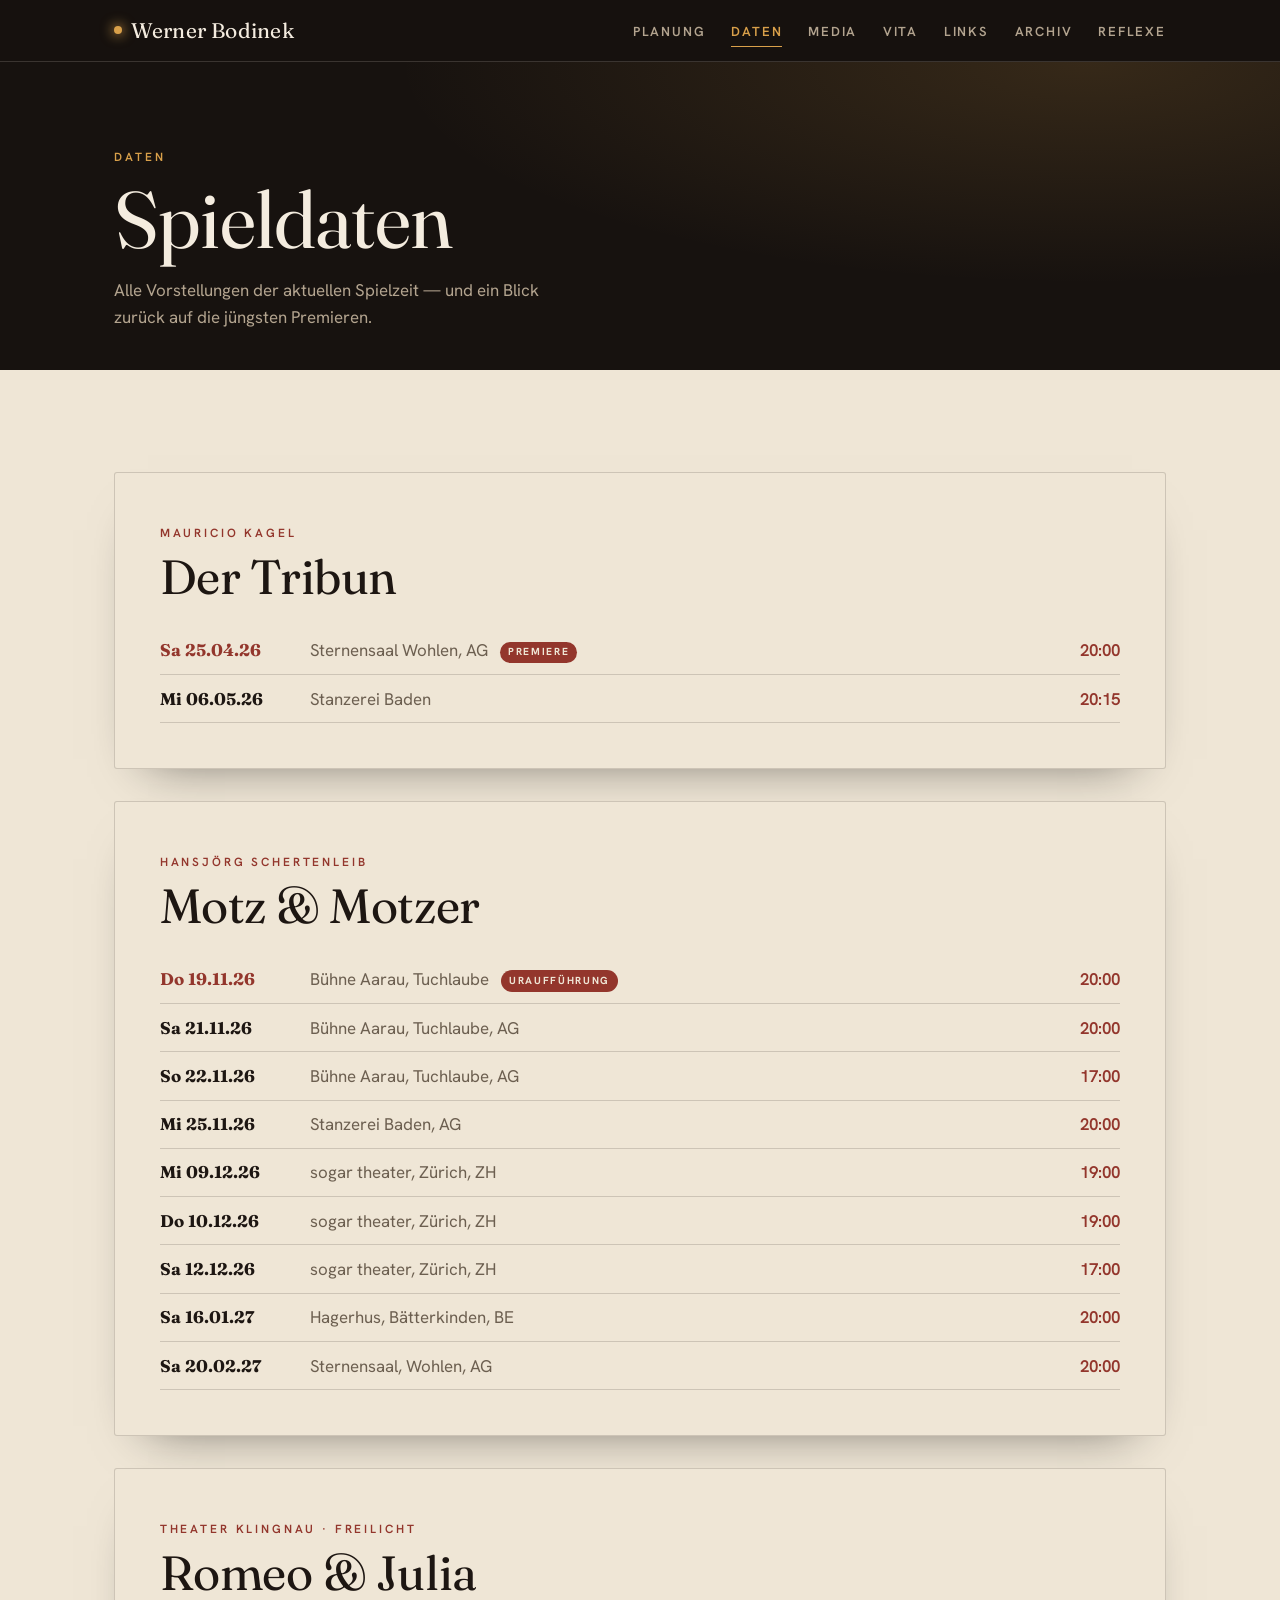
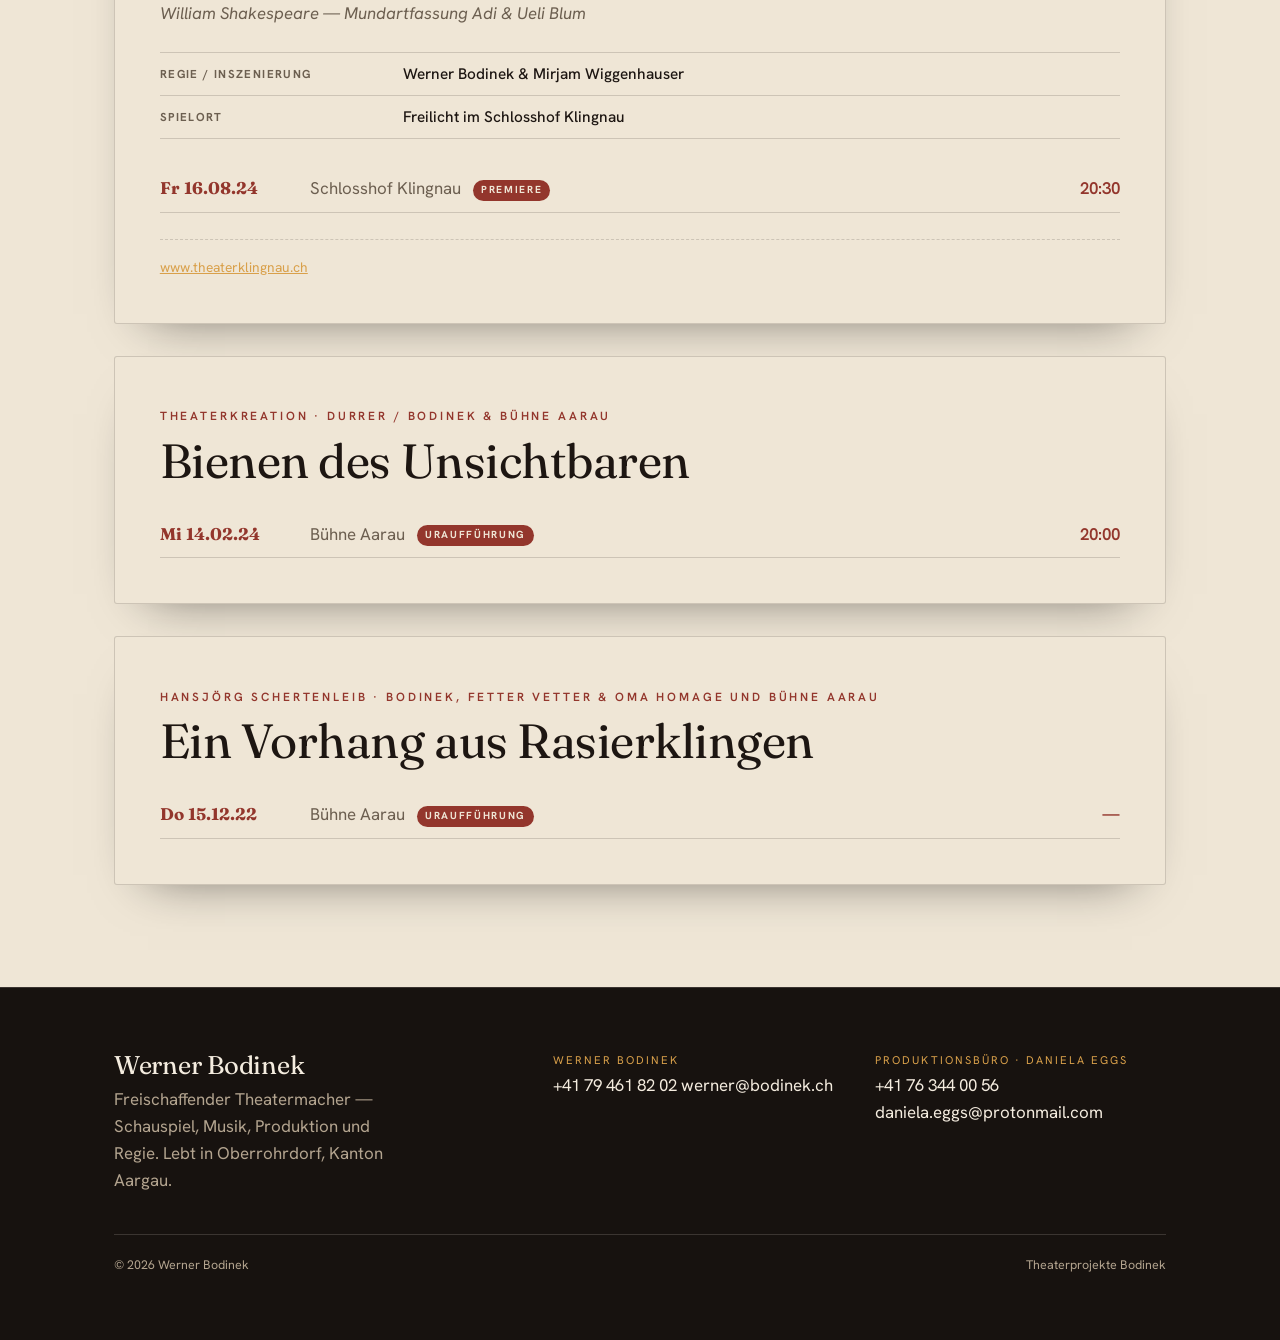
==== daten.html @ 24eb5946 "Neue Website für Werner Bodinek Statische Mehrseiten-Website (HTML/CSS/JS) im Stil eines Theaterzett" ====
<!DOCTYPE html>
<html lang="de">
<head>
  <meta charset="UTF-8">
  <meta name="viewport" content="width=device-width, initial-scale=1.0">
  <title>Daten — Spieldaten · Werner Bodinek</title>
  <meta name="description" content="Alle Spieldaten von Werner Bodinek: „Der Tribun“, „Motz &amp; Motzer“ und weitere Produktionen.">
  <link rel="preconnect" href="https://fonts.googleapis.com">
  <link rel="preconnect" href="https://fonts.gstatic.com" crossorigin>
  <link href="https://fonts.googleapis.com/css2?family=Fraunces:opsz,wght@9..144,400;9..144,500;9..144,600&family=Hanken+Grotesk:wght@400;500;600;700&display=swap" rel="stylesheet">
  <link rel="stylesheet" href="assets/css/styles.css">
</head>
<body>
  <a class="skip-link" href="#main">Zum Inhalt springen</a>

  <header class="site-header">
    <nav class="wrap nav" aria-label="Hauptnavigation">
      <a class="brand" href="index.html">Werner&nbsp;Bodinek</a>
      <button class="nav-toggle" aria-expanded="false" aria-controls="nav-list">Menü</button>
      <ul class="nav-list" id="nav-list">
        <li><a href="planung.html">Planung</a></li>
        <li><a href="daten.html" aria-current="page">Daten</a></li>
        <li><a href="media.html">Media</a></li>
        <li><a href="vita.html">Vita</a></li>
        <li><a href="links.html">Links</a></li>
        <li><a href="archiv.html">Archiv</a></li>
        <li><a href="reflexe.html">Reflexe</a></li>
      </ul>
    </nav>
  </header>

  <main id="main">

    <header class="page-head">
      <div class="wrap">
        <span class="eyebrow">Daten</span>
        <h1>Spieldaten</h1>
        <p>Alle Vorstellungen der aktuellen Spielzeit — und ein Blick zurück auf die jüngsten Premieren.</p>
      </div>
    </header>

    <section class="section bg-papier">
      <div class="wrap">

        <article class="zettel reveal">
          <span class="zettel-kicker">Mauricio Kagel</span>
          <h2 class="zettel-titel">Der Tribun</h2>
          <div class="spielplan">
            <ul class="daten-list">
              <li><span class="dl-tag premiere">Sa 25.04.26</span><span class="dl-ort">Sternensaal Wohlen, AG <span class="badge-premiere">Premiere</span></span><span class="dl-zeit">20:00</span></li>
              <li><span class="dl-tag">Mi 06.05.26</span><span class="dl-ort">Stanzerei Baden</span><span class="dl-zeit">20:15</span></li>
            </ul>
          </div>
        </article>

        <article class="zettel reveal">
          <span class="zettel-kicker">Hansjörg Schertenleib</span>
          <h2 class="zettel-titel">Motz &amp; Motzer</h2>
          <div class="spielplan">
            <ul class="daten-list">
              <li><span class="dl-tag premiere">Do 19.11.26</span><span class="dl-ort">Bühne Aarau, Tuchlaube <span class="badge-premiere">Uraufführung</span></span><span class="dl-zeit">20:00</span></li>
              <li><span class="dl-tag">Sa 21.11.26</span><span class="dl-ort">Bühne Aarau, Tuchlaube, AG</span><span class="dl-zeit">20:00</span></li>
              <li><span class="dl-tag">So 22.11.26</span><span class="dl-ort">Bühne Aarau, Tuchlaube, AG</span><span class="dl-zeit">17:00</span></li>
              <li><span class="dl-tag">Mi 25.11.26</span><span class="dl-ort">Stanzerei Baden, AG</span><span class="dl-zeit">20:00</span></li>
              <li><span class="dl-tag">Mi 09.12.26</span><span class="dl-ort">sogar theater, Zürich, ZH</span><span class="dl-zeit">19:00</span></li>
              <li><span class="dl-tag">Do 10.12.26</span><span class="dl-ort">sogar theater, Zürich, ZH</span><span class="dl-zeit">19:00</span></li>
              <li><span class="dl-tag">Sa 12.12.26</span><span class="dl-ort">sogar theater, Zürich, ZH</span><span class="dl-zeit">17:00</span></li>
              <li><span class="dl-tag">Sa 16.01.27</span><span class="dl-ort">Hagerhus, Bätterkinden, BE</span><span class="dl-zeit">20:00</span></li>
              <li><span class="dl-tag">Sa 20.02.27</span><span class="dl-ort">Sternensaal, Wohlen, AG</span><span class="dl-zeit">20:00</span></li>
            </ul>
          </div>
        </article>

        <article class="zettel reveal">
          <span class="zettel-kicker">Theater Klingnau · Freilicht</span>
          <h2 class="zettel-titel">Romeo &amp; Julia</h2>
          <p class="zettel-autor">William Shakespeare — Mundartfassung Adi &amp; Ueli Blum</p>
          <ul class="credits">
            <li><span class="rolle">Regie / Inszenierung</span><span class="name">Werner Bodinek &amp; Mirjam Wiggenhauser</span></li>
            <li><span class="rolle">Spielort</span><span class="name">Freilicht im Schlosshof Klingnau</span></li>
          </ul>
          <div class="spielplan">
            <ul class="daten-list">
              <li><span class="dl-tag premiere">Fr 16.08.24</span><span class="dl-ort">Schlosshof Klingnau <span class="badge-premiere">Premiere</span></span><span class="dl-zeit">20:30</span></li>
            </ul>
          </div>
          <p class="foerderer"><a class="text-rampe" href="https://www.theaterklingnau.ch" target="_blank" rel="noopener">www.theaterklingnau.ch</a></p>
        </article>

        <article class="zettel reveal">
          <span class="zettel-kicker">Theaterkreation · Durrer / Bodinek &amp; Bühne Aarau</span>
          <h2 class="zettel-titel">Bienen des Unsichtbaren</h2>
          <div class="spielplan">
            <ul class="daten-list">
              <li><span class="dl-tag premiere">Mi 14.02.24</span><span class="dl-ort">Bühne Aarau <span class="badge-premiere">Uraufführung</span></span><span class="dl-zeit">20:00</span></li>
            </ul>
          </div>
        </article>

        <article class="zettel reveal">
          <span class="zettel-kicker">Hansjörg Schertenleib · Bodinek, Fetter Vetter &amp; Oma Homage und Bühne Aarau</span>
          <h2 class="zettel-titel">Ein Vorhang aus Rasierklingen</h2>
          <div class="spielplan">
            <ul class="daten-list">
              <li><span class="dl-tag premiere">Do 15.12.22</span><span class="dl-ort">Bühne Aarau <span class="badge-premiere">Uraufführung</span></span><span class="dl-zeit">—</span></li>
            </ul>
          </div>
        </article>

      </div>
    </section>

  </main>

  <footer class="site-footer">
    <div class="wrap">
      <div class="footer-grid">
        <div>
          <h3>Werner Bodinek</h3>
          <p class="ft-role">Freischaffender Theatermacher — Schauspiel, Musik, Produktion und Regie. Lebt in Oberrohrdorf, Kanton Aargau.</p>
        </div>
        <ul class="kontakt">
          <li>
            <span class="kt-label">Werner Bodinek</span>
            <a href="tel:+41794618202">+41 79 461 82 02</a>
            <a href="mailto:werner@bodinek.ch">werner@bodinek.ch</a>
          </li>
        </ul>
        <ul class="kontakt">
          <li>
            <span class="kt-label">Produktionsbüro · Daniela Eggs</span>
            <a href="tel:+41763440056">+41 76 344 00 56</a>
            <a href="mailto:daniela.eggs@protonmail.com">daniela.eggs@protonmail.com</a>
          </li>
        </ul>
      </div>
      <div class="footer-bottom">
        <span>© <span data-year>2026</span> Werner Bodinek</span>
        <span>Theaterprojekte Bodinek</span>
      </div>
    </div>
  </footer>

  <script src="assets/js/main.js"></script>
</body>
</html>
---- assets/css/styles.css ----
/* =========================================================================
   Werner Bodinek — Freischaffender Theatermacher
   Gestaltung: "Theaterzettel im Rampenlicht"
   Bühnenschwarz · Glühlampen-Amber · Fraunces / Hanken Grotesk
   ========================================================================= */

:root {
  /* Farben */
  --buehne:      #17120f;  /* warmes Bühnenschwarz */
  --buehne-2:    #211913;  /* eine Spur heller */
  --buehne-3:    #2c2219;
  --papier:      #efe6d6;  /* Knochenpapier (Theaterzettel) */
  --papier-2:    #e7dbc7;
  --rampe:       #d9a04a;  /* Rampenlicht / Glühlampen-Amber */
  --rampe-hell:  #f1c478;
  --vorhang:     #93362c;  /* Vorhangrot — sehr sparsam */
  --tinte:       #1d1612;  /* Text auf Papier */
  --tinte-mute:  #6c5f50;
  --licht:       #f4ecdf;  /* Text auf Dunkel */
  --licht-mute:  #b3a48f;
  --linie-dunkel: rgba(244,236,223,.16);
  --linie-hell:   rgba(29,22,18,.16);

  /* Schrift */
  --display: "Fraunces", Georgia, "Times New Roman", serif;
  --body: "Hanken Grotesk", system-ui, -apple-system, "Segoe UI", sans-serif;

  /* Maße */
  --rand: clamp(1.25rem, 5vw, 5rem);
  --max: 1180px;
}

/* ----- Reset ----- */
*, *::before, *::after { box-sizing: border-box; }
* { margin: 0; }
html { scroll-behavior: smooth; -webkit-text-size-adjust: 100%; }
@media (prefers-reduced-motion: reduce) {
  html { scroll-behavior: auto; }
  *, *::before, *::after { animation-duration: .001ms !important; transition-duration: .001ms !important; }
}

body {
  font-family: var(--body);
  background: var(--buehne);
  color: var(--licht);
  line-height: 1.6;
  font-size: clamp(1rem, .62rem + .55vw, 1.18rem);
  -webkit-font-smoothing: antialiased;
  text-rendering: optimizeLegibility;
}

img { max-width: 100%; display: block; }
a { color: inherit; }

/* Tastatur-Fokus immer sichtbar */
:focus-visible {
  outline: 2px solid var(--rampe);
  outline-offset: 3px;
  border-radius: 2px;
}

.skip-link {
  position: absolute; left: -999px; top: .5rem;
  background: var(--rampe); color: var(--buehne);
  padding: .6rem 1rem; border-radius: 4px; font-weight: 600; z-index: 100;
}
.skip-link:focus { left: .75rem; }

/* ----- Typografie-Hilfen ----- */
.eyebrow {
  font-family: var(--body);
  font-size: .74rem;
  text-transform: uppercase;
  letter-spacing: .26em;
  font-weight: 600;
  color: var(--rampe);
  display: inline-block;
}
.eyebrow--ink { color: var(--vorhang); }

h1, h2, h3 { font-family: var(--display); font-weight: 400; line-height: 1.05; letter-spacing: -.01em; }
.serif { font-family: var(--display); }

/* ----- Layout-Container ----- */
.wrap { width: 100%; max-width: var(--max); margin-inline: auto; padding-inline: var(--rand); }
.section { padding-block: clamp(3.5rem, 8vw, 7rem); }

/* =========================================================================
   Kopfzeile / Navigation
   ========================================================================= */
.site-header {
  position: sticky; top: 0; z-index: 50;
  background: rgba(23,18,15,.82);
  backdrop-filter: blur(10px);
  border-bottom: 1px solid var(--linie-dunkel);
}
.nav {
  display: flex; align-items: center; justify-content: space-between;
  gap: 1rem; padding-block: .85rem;
}
.brand {
  font-family: var(--display);
  font-size: 1.32rem;
  letter-spacing: .01em;
  text-decoration: none; color: var(--licht);
  white-space: nowrap;
  display: flex; align-items: baseline; gap: .55rem;
}
.brand::before {
  content: ""; width: .5rem; height: .5rem; border-radius: 50%;
  background: var(--rampe);
  box-shadow: 0 0 12px 2px rgba(217,160,74,.7);
  align-self: center;
}
.nav-toggle {
  display: none; background: none; border: 1px solid var(--linie-dunkel);
  color: var(--licht); border-radius: 6px; padding: .45rem .6rem; cursor: pointer;
  font-family: var(--body); font-size: .8rem; letter-spacing: .12em; text-transform: uppercase;
}
.nav-list {
  list-style: none; display: flex; gap: clamp(.9rem, 2vw, 1.9rem);
  align-items: center; padding: 0;
}
.nav-list a {
  text-decoration: none; color: var(--licht-mute);
  font-size: .82rem; text-transform: uppercase; letter-spacing: .14em; font-weight: 600;
  padding-block: .3rem; position: relative; transition: color .2s ease;
}
.nav-list a:hover { color: var(--licht); }
.nav-list a[aria-current="page"] { color: var(--rampe); }
.nav-list a[aria-current="page"]::after {
  content: ""; position: absolute; left: 0; right: 0; bottom: -.15rem;
  height: 1px; background: var(--rampe);
}

@media (max-width: 860px) {
  .nav-toggle { display: inline-block; }
  .nav-list {
    position: absolute; left: 0; right: 0; top: 100%;
    flex-direction: column; align-items: flex-start; gap: 0;
    background: var(--buehne-2); border-bottom: 1px solid var(--linie-dunkel);
    padding: .5rem var(--rand) 1.25rem;
    max-height: 0; overflow: hidden; transition: max-height .3s ease;
  }
  .nav-list.open { max-height: 80vh; }
  .nav-list li { width: 100%; border-top: 1px solid var(--linie-dunkel); }
  .nav-list a { display: block; padding: .9rem 0; font-size: .95rem; }
}

/* =========================================================================
   Hero
   ========================================================================= */
.hero {
  position: relative; overflow: hidden;
  background: var(--buehne);
}
/* Rampenlicht-Schein */
.hero::before {
  content: ""; position: absolute; inset: 0;
  background:
    radial-gradient(120% 90% at 78% 8%, rgba(217,160,74,.20), transparent 55%),
    radial-gradient(90% 70% at 12% 100%, rgba(147,54,44,.16), transparent 60%);
  pointer-events: none;
}
.hero-grid {
  position: relative;
  display: grid; grid-template-columns: 1.05fr .95fr;
  gap: clamp(1.5rem, 4vw, 3.5rem); align-items: center;
  padding-block: clamp(3rem, 8vw, 6.5rem);
}
.hero-name {
  font-size: clamp(3rem, 9vw, 6.6rem);
  line-height: .94; letter-spacing: -.025em;
  font-optical-sizing: auto;
}
.hero-name span { display: block; color: var(--rampe); }
.hero-role {
  margin-top: 1.4rem; max-width: 34ch;
  font-size: clamp(1.05rem, 1.6vw, 1.35rem); color: var(--licht-mute);
}
.hero-meta {
  margin-top: 1.8rem; display: flex; flex-wrap: wrap; gap: .6rem .9rem;
  font-size: .8rem; text-transform: uppercase; letter-spacing: .14em; color: var(--licht-mute);
}
.hero-meta span { display: inline-flex; align-items: center; gap: .55rem; }
.hero-meta span + span::before {
  content: "·"; margin-right: .9rem; color: var(--rampe);
}
.hero-figure {
  position: relative;
  aspect-ratio: 4 / 5;
  border-radius: 4px; overflow: hidden;
  box-shadow: 0 30px 70px -30px rgba(0,0,0,.8);
}
.hero-figure img { width: 100%; height: 100%; object-fit: cover; filter: saturate(.92) contrast(1.03); }
.hero-figure figcaption {
  position: absolute; left: 0; right: 0; bottom: 0;
  padding: 2.5rem 1rem .8rem; font-size: .72rem; letter-spacing: .12em; text-transform: uppercase;
  color: var(--licht-mute);
  background: linear-gradient(transparent, rgba(0,0,0,.75));
}
@media (max-width: 820px) {
  .hero-grid { grid-template-columns: 1fr; }
  .hero-figure { aspect-ratio: 3 / 3.4; max-width: 460px; }
}

/* =========================================================================
   Theaterzettel-Karten (Produktionen)
   ========================================================================= */
.bg-papier { background: var(--papier); color: var(--tinte); }
.bg-buehne-2 { background: var(--buehne-2); }

.section-head { max-width: 60ch; margin-bottom: clamp(2rem, 4vw, 3rem); }
.section-head h2 { font-size: clamp(2rem, 4.5vw, 3.2rem); margin-top: .6rem; }
.section-head p { margin-top: 1rem; color: var(--licht-mute); }
.bg-papier .section-head p { color: var(--tinte-mute); }

/* Einzelner Theaterzettel */
.zettel {
  background: var(--papier);
  color: var(--tinte);
  border: 1px solid var(--linie-hell);
  border-radius: 3px;
  padding: clamp(1.6rem, 4vw, 2.8rem);
  box-shadow: 0 24px 50px -34px rgba(0,0,0,.6);
  position: relative;
}
.zettel + .zettel { margin-top: 2rem; }
.zettel-kicker {
  font-size: .74rem; text-transform: uppercase; letter-spacing: .24em;
  font-weight: 600; color: var(--vorhang);
}
.zettel-titel {
  font-family: var(--display);
  font-size: clamp(1.9rem, 4.5vw, 3rem); line-height: 1; margin: .5rem 0 .15rem;
}
.zettel-autor { font-style: italic; color: var(--tinte-mute); font-size: 1.05rem; }
.zettel-text { margin-top: 1.2rem; max-width: 62ch; }
.zettel-text p + p { margin-top: .9rem; }

/* Besetzungsliste — wie auf einem echten Theaterzettel */
.credits {
  list-style: none; padding: 0; margin: 1.6rem 0 0;
  border-top: 1px solid var(--linie-hell);
}
.credits li {
  display: grid; grid-template-columns: minmax(8.5rem, 14rem) 1fr; gap: .4rem 1.2rem;
  padding: .55rem 0; border-bottom: 1px solid var(--linie-hell);
  font-size: .96rem;
}
.credits .rolle {
  text-transform: uppercase; letter-spacing: .12em; font-size: .72rem; font-weight: 700;
  color: var(--tinte-mute); align-self: center;
}
.credits .name { font-weight: 500; }
@media (max-width: 520px) {
  .credits li { grid-template-columns: 1fr; gap: .1rem; padding: .5rem 0; }
}

/* Spieldaten-Tabelle */
.spielplan { margin-top: 1.6rem; }
.spielplan h4 {
  font-family: var(--body); font-size: .74rem; text-transform: uppercase;
  letter-spacing: .2em; font-weight: 700; color: var(--vorhang); margin-bottom: .3rem;
}
.daten-list { list-style: none; padding: 0; margin: 0; }
.daten-list li {
  display: flex; flex-wrap: wrap; align-items: baseline; gap: .35rem .9rem;
  padding: .6rem 0; border-bottom: 1px solid var(--linie-hell);
}
.daten-list .dl-tag {
  font-variant-numeric: tabular-nums; font-weight: 700; min-width: 8.5rem;
  font-family: var(--display);
}
.daten-list .dl-ort { color: var(--tinte-mute); }
.daten-list .dl-zeit {
  margin-left: auto; font-variant-numeric: tabular-nums; font-weight: 600;
  color: var(--vorhang);
}
.premiere { color: var(--vorhang); font-weight: 700; }
.badge-premiere {
  display: inline-block; font-size: .64rem; letter-spacing: .16em; text-transform: uppercase;
  background: var(--vorhang); color: var(--papier); padding: .15rem .5rem; border-radius: 999px;
  vertical-align: middle; margin-left: .5rem; font-weight: 700;
}

.foerderer {
  margin-top: 1.6rem; font-size: .86rem; color: var(--tinte-mute);
  border-top: 1px dashed var(--linie-hell); padding-top: 1rem;
}

/* =========================================================================
   Galerie / Bildstrecke
   ========================================================================= */
.galerie {
  display: grid; grid-template-columns: repeat(3, 1fr);
  gap: clamp(.8rem, 2vw, 1.4rem);
}
.galerie figure {
  position: relative; overflow: hidden; border-radius: 3px; aspect-ratio: 3/4;
  background: var(--buehne-3);
}
.galerie img {
  width: 100%; height: 100%; object-fit: cover;
  transition: transform .6s ease, filter .6s ease;
  filter: saturate(.9);
}
.galerie figure:hover img { transform: scale(1.04); filter: saturate(1); }
.galerie figcaption {
  position: absolute; inset: auto 0 0 0; padding: 2rem .9rem .7rem;
  font-size: .7rem; letter-spacing: .1em; text-transform: uppercase; color: var(--licht-mute);
  background: linear-gradient(transparent, rgba(0,0,0,.8));
}
@media (max-width: 720px) { .galerie { grid-template-columns: 1fr 1fr; } }
@media (max-width: 440px) { .galerie { grid-template-columns: 1fr; } }

/* =========================================================================
   Prosa-Inhalt (Vita, Reflexe, etc.)
   ========================================================================= */
.prose { max-width: 68ch; }
.prose p { margin-top: 1.1rem; }
.prose p:first-child { margin-top: 0; }
.prose .lead {
  font-family: var(--display); font-size: clamp(1.3rem, 2.6vw, 1.7rem);
  line-height: 1.35; color: var(--licht);
}
.bg-papier .prose .lead { color: var(--tinte); }
.prose h3 { font-size: 1.5rem; margin-top: 2.4rem; }
.prose blockquote {
  margin: 1.6rem 0; padding-left: 1.3rem; border-left: 3px solid var(--rampe);
  font-style: italic; color: var(--licht-mute);
}
.bg-papier .prose blockquote { color: var(--tinte-mute); }

/* Karten-Raster (Links, Archiv) */
.cards { display: grid; grid-template-columns: repeat(auto-fill, minmax(230px, 1fr)); gap: 1rem; }
.card-link {
  display: flex; flex-direction: column; gap: .35rem;
  padding: 1.1rem 1.2rem; text-decoration: none;
  background: var(--buehne-2); border: 1px solid var(--linie-dunkel); border-radius: 4px;
  color: var(--licht); transition: border-color .2s ease, transform .2s ease, background .2s ease;
}
.card-link:hover { border-color: var(--rampe); transform: translateY(-3px); background: var(--buehne-3); }
.card-link .ck-name { font-family: var(--display); font-size: 1.25rem; }
.card-link .ck-meta { font-size: .82rem; color: var(--licht-mute); }
.card-link .ck-arrow { color: var(--rampe); margin-top: .4rem; font-size: .82rem; letter-spacing: .1em; text-transform: uppercase; }

/* Archiv-Zeitleiste */
.epoche { border-top: 1px solid var(--linie-dunkel); padding-block: 1.6rem; }
.epoche-grid { display: grid; grid-template-columns: 9rem 1fr; gap: 1rem 2rem; }
.epoche-jahre { font-family: var(--display); font-size: 1.6rem; color: var(--rampe); }
.epoche-werke { list-style: none; padding: 0; margin: 0; display: flex; flex-wrap: wrap; gap: .5rem .9rem; }
.epoche-werke li { color: var(--licht-mute); }
.epoche-werke li::after { content: "·"; margin-left: .9rem; color: var(--rampe); }
.epoche-werke li:last-child::after { content: ""; margin: 0; }
@media (max-width: 620px) { .epoche-grid { grid-template-columns: 1fr; gap: .4rem; } }

/* =========================================================================
   Call-to-action / Daten-Banner
   ========================================================================= */
.cta-band {
  background: linear-gradient(120deg, var(--buehne-2), var(--buehne-3));
  border-block: 1px solid var(--linie-dunkel);
}
.cta-band .wrap {
  display: flex; flex-wrap: wrap; align-items: center; justify-content: space-between; gap: 1.5rem;
  padding-block: clamp(2rem, 5vw, 3.2rem);
}
.cta-band h2 { font-size: clamp(1.6rem, 3.5vw, 2.4rem); max-width: 18ch; }
.btn {
  display: inline-flex; align-items: center; gap: .6rem;
  background: var(--rampe); color: var(--buehne); text-decoration: none;
  font-weight: 700; letter-spacing: .04em;
  padding: .85rem 1.5rem; border-radius: 999px; white-space: nowrap;
  transition: transform .2s ease, box-shadow .2s ease;
}
.btn:hover { transform: translateY(-2px); box-shadow: 0 12px 30px -10px rgba(217,160,74,.55); }
.btn--ghost {
  background: transparent; color: var(--licht); border: 1px solid var(--linie-dunkel);
}
.btn--ghost:hover { border-color: var(--rampe); color: var(--rampe); box-shadow: none; }

/* =========================================================================
   Fußzeile
   ========================================================================= */
.site-footer {
  background: var(--buehne); border-top: 1px solid var(--linie-dunkel);
  padding-block: clamp(2.5rem, 6vw, 4rem);
}
.footer-grid { display: grid; grid-template-columns: 1.4fr 1fr 1fr; gap: 2rem; }
.footer-grid h3 { font-family: var(--display); font-size: 1.6rem; }
.footer-grid .ft-role { color: var(--licht-mute); margin-top: .4rem; max-width: 30ch; }
.kontakt { list-style: none; padding: 0; margin: 0; display: grid; gap: .55rem; }
.kontakt .kt-label {
  display: block; font-size: .7rem; text-transform: uppercase; letter-spacing: .18em;
  color: var(--rampe); margin-bottom: .1rem;
}
.kontakt a { text-decoration: none; color: var(--licht); }
.kontakt a:hover { color: var(--rampe); }
.footer-bottom {
  margin-top: 2.5rem; padding-top: 1.3rem; border-top: 1px solid var(--linie-dunkel);
  display: flex; flex-wrap: wrap; justify-content: space-between; gap: .8rem;
  font-size: .78rem; color: var(--licht-mute);
}
.footer-bottom a { color: var(--licht-mute); }
@media (max-width: 720px) { .footer-grid { grid-template-columns: 1fr; gap: 1.6rem; } }

/* =========================================================================
   Seiten-Kopf (Unterseiten)
   ========================================================================= */
.page-head { position: relative; overflow: hidden; }
.page-head::before {
  content: ""; position: absolute; inset: 0;
  background: radial-gradient(90% 120% at 85% 0%, rgba(217,160,74,.16), transparent 60%);
  pointer-events: none;
}
.page-head .wrap { position: relative; padding-block: clamp(3rem, 7vw, 5rem) clamp(1.5rem, 3vw, 2.5rem); }
.page-head h1 { font-size: clamp(2.5rem, 7vw, 5rem); margin-top: .5rem; }
.page-head p { margin-top: 1rem; max-width: 52ch; color: var(--licht-mute); }

/* Zwei-Spalten für Unterseiten mit Bild */
.split { display: grid; grid-template-columns: 1.1fr .9fr; gap: clamp(1.5rem, 4vw, 3.5rem); align-items: start; }
.split-figure { border-radius: 4px; overflow: hidden; position: sticky; top: 5rem; }
.split-figure img { width: 100%; filter: saturate(.92); }
.split-figure figcaption { font-size: .72rem; letter-spacing: .1em; text-transform: uppercase; color: var(--licht-mute); padding: .7rem .2rem; }
@media (max-width: 820px) {
  .split { grid-template-columns: 1fr; }
  .split-figure { position: static; max-width: 460px; }
}

/* Reveal beim Scrollen */
.reveal { opacity: 0; transform: translateY(18px); transition: opacity .7s ease, transform .7s ease; }
.reveal.in { opacity: 1; transform: none; }
@media (prefers-reduced-motion: reduce) { .reveal { opacity: 1; transform: none; } }

.mt-band { margin-top: 0; }
.text-rampe { color: var(--rampe); }
hr.rule { border: 0; border-top: 1px solid var(--linie-dunkel); margin-block: 2.5rem; }
.bg-papier hr.rule { border-top-color: var(--linie-hell); }
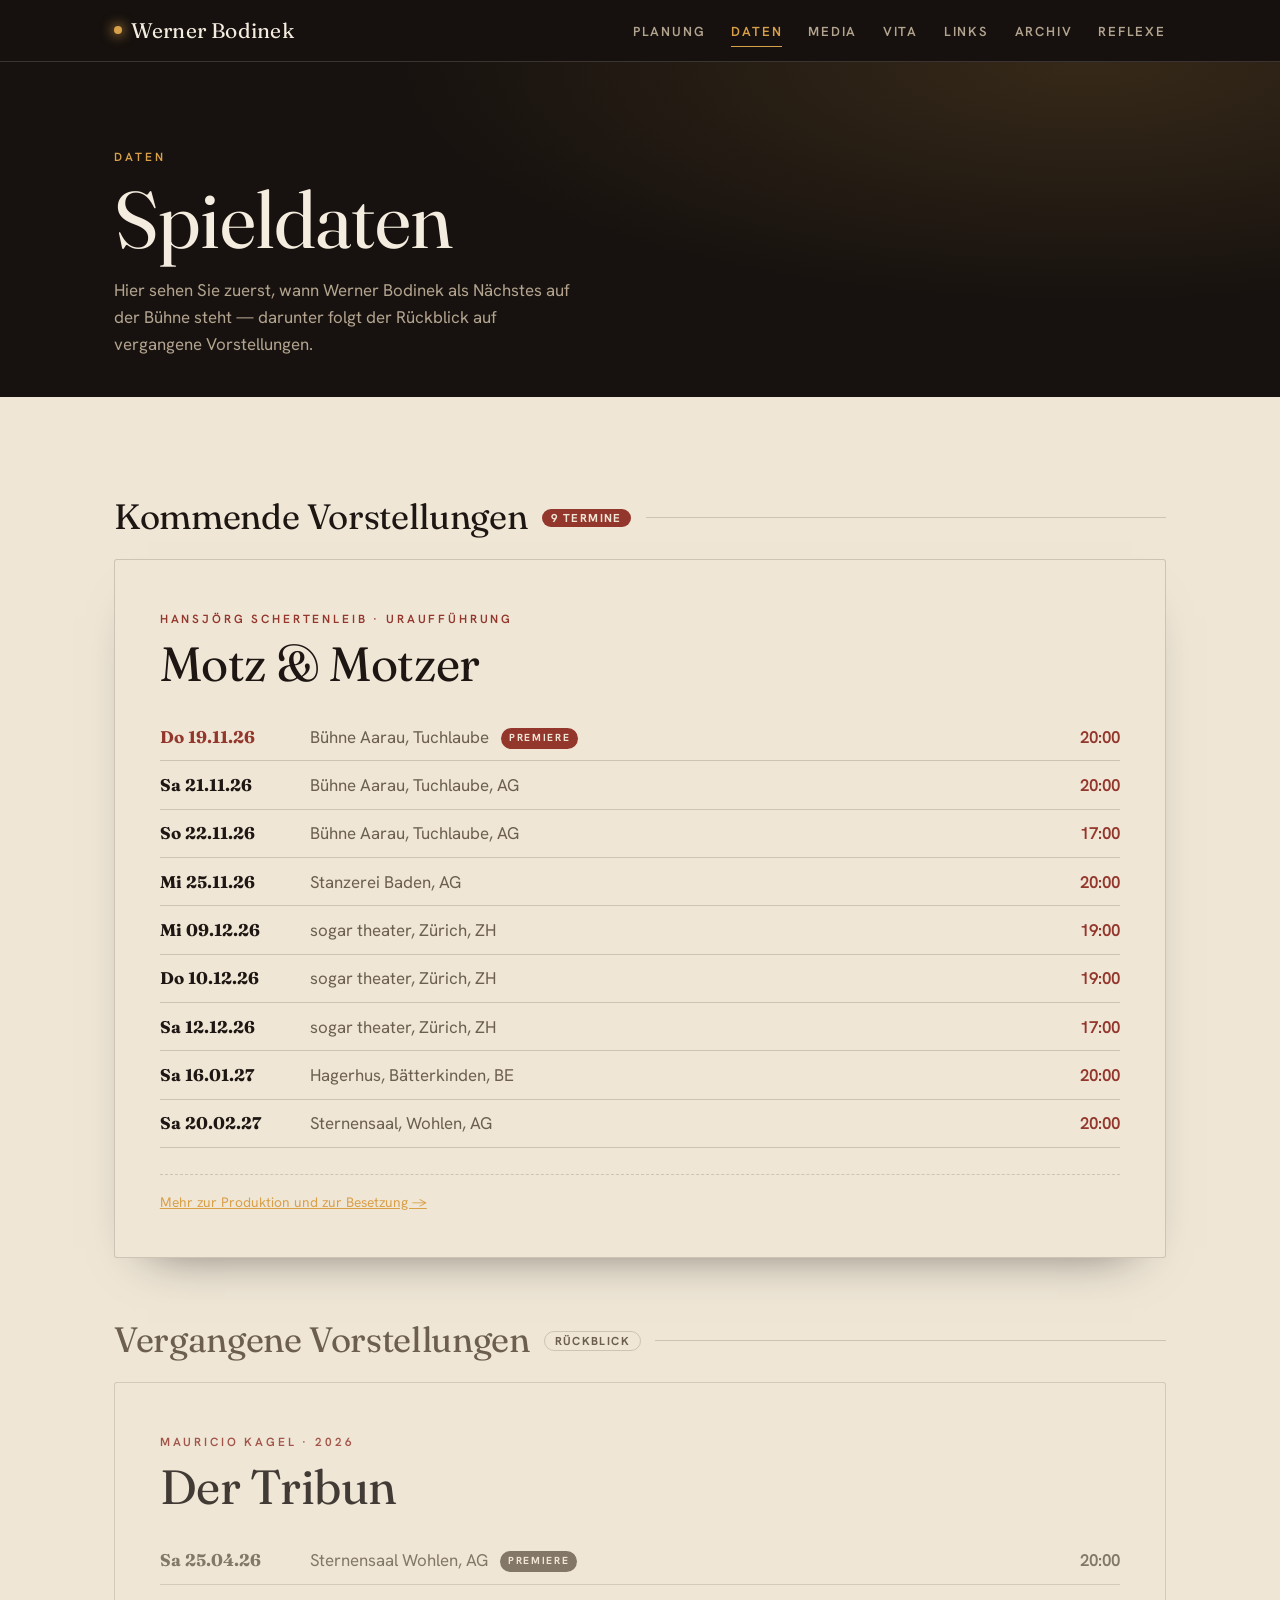
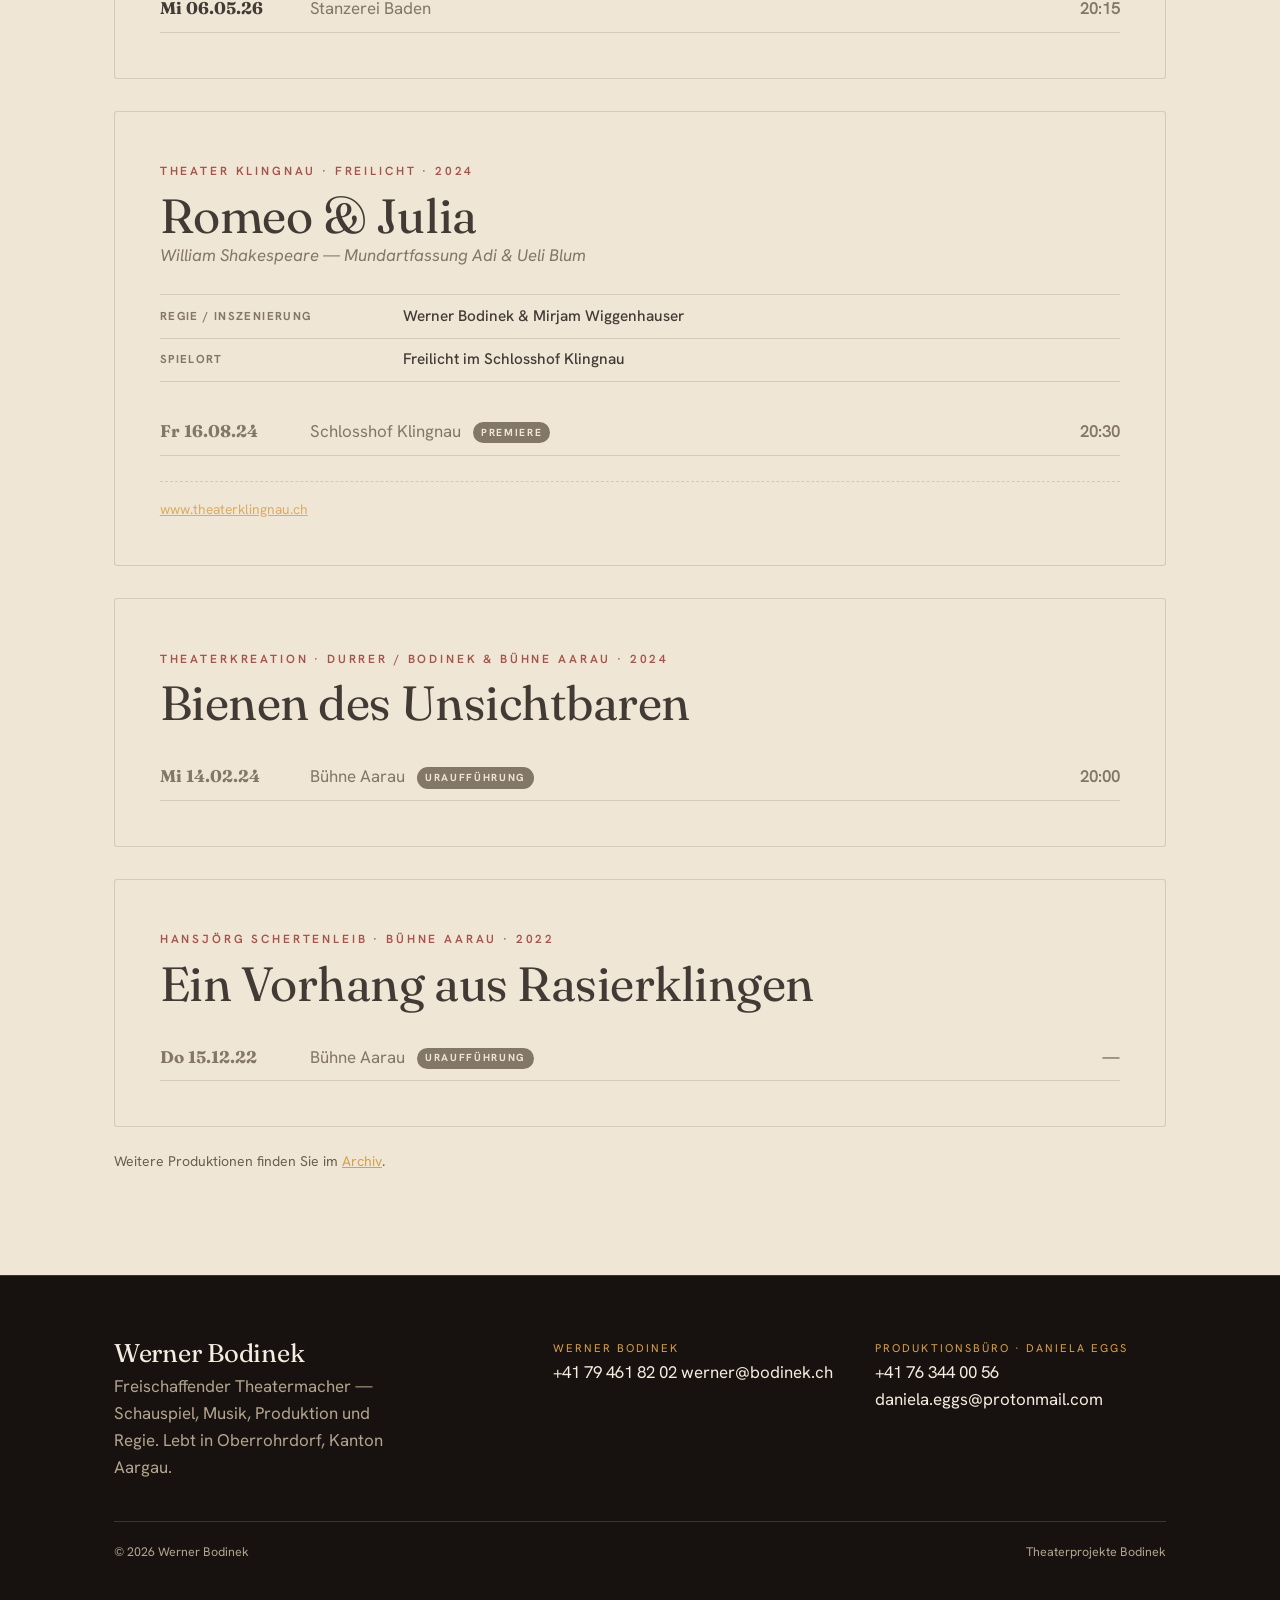
==== commit 01a3acb0: "Überarbeitung: Bildbeschnitt, übersichtlichere Startseite, Daten getrennt - Hero nutzt echtes Hochfo" ====
--- a/daten.html
+++ b/daten.html
@@ -35,77 +35,90 @@
       <div class="wrap">
         <span class="eyebrow">Daten</span>
         <h1>Spieldaten</h1>
-        <p>Alle Vorstellungen der aktuellen Spielzeit — und ein Blick zurück auf die jüngsten Premieren.</p>
+        <p>Hier sehen Sie zuerst, wann Werner Bodinek als Nächstes auf der Bühne steht — darunter folgt der Rückblick auf vergangene Vorstellungen.</p>
       </div>
     </header>
 
     <section class="section bg-papier">
       <div class="wrap">
 
-        <article class="zettel reveal">
-          <span class="zettel-kicker">Mauricio Kagel</span>
-          <h2 class="zettel-titel">Der Tribun</h2>
-          <div class="spielplan">
-            <ul class="daten-list">
-              <li><span class="dl-tag premiere">Sa 25.04.26</span><span class="dl-ort">Sternensaal Wohlen, AG <span class="badge-premiere">Premiere</span></span><span class="dl-zeit">20:00</span></li>
-              <li><span class="dl-tag">Mi 06.05.26</span><span class="dl-ort">Stanzerei Baden</span><span class="dl-zeit">20:15</span></li>
+        <!-- ===================== KOMMEND ===================== -->
+        <div class="daten-block reveal">
+          <h2 class="db-head">Kommende Vorstellungen <span class="db-zahl">9 Termine</span></h2>
+
+          <article class="zettel">
+            <span class="zettel-kicker">Hansjörg Schertenleib · Uraufführung</span>
+            <h3 class="zettel-titel">Motz &amp; Motzer</h3>
+            <div class="spielplan">
+              <ul class="daten-list">
+                <li><span class="dl-tag premiere">Do 19.11.26</span><span class="dl-ort">Bühne Aarau, Tuchlaube <span class="badge-premiere">Premiere</span></span><span class="dl-zeit">20:00</span></li>
+                <li><span class="dl-tag">Sa 21.11.26</span><span class="dl-ort">Bühne Aarau, Tuchlaube, AG</span><span class="dl-zeit">20:00</span></li>
+                <li><span class="dl-tag">So 22.11.26</span><span class="dl-ort">Bühne Aarau, Tuchlaube, AG</span><span class="dl-zeit">17:00</span></li>
+                <li><span class="dl-tag">Mi 25.11.26</span><span class="dl-ort">Stanzerei Baden, AG</span><span class="dl-zeit">20:00</span></li>
+                <li><span class="dl-tag">Mi 09.12.26</span><span class="dl-ort">sogar theater, Zürich, ZH</span><span class="dl-zeit">19:00</span></li>
+                <li><span class="dl-tag">Do 10.12.26</span><span class="dl-ort">sogar theater, Zürich, ZH</span><span class="dl-zeit">19:00</span></li>
+                <li><span class="dl-tag">Sa 12.12.26</span><span class="dl-ort">sogar theater, Zürich, ZH</span><span class="dl-zeit">17:00</span></li>
+                <li><span class="dl-tag">Sa 16.01.27</span><span class="dl-ort">Hagerhus, Bätterkinden, BE</span><span class="dl-zeit">20:00</span></li>
+                <li><span class="dl-tag">Sa 20.02.27</span><span class="dl-ort">Sternensaal, Wohlen, AG</span><span class="dl-zeit">20:00</span></li>
+              </ul>
+            </div>
+            <p class="foerderer"><a class="text-rampe" href="planung.html">Mehr zur Produktion und zur Besetzung →</a></p>
+          </article>
+        </div>
+
+        <!-- ===================== VERGANGEN ===================== -->
+        <div class="daten-block past reveal">
+          <h2 class="db-head">Vergangene Vorstellungen <span class="db-zahl">Rückblick</span></h2>
+
+          <article class="zettel">
+            <span class="zettel-kicker">Mauricio Kagel · 2026</span>
+            <h3 class="zettel-titel">Der Tribun</h3>
+            <div class="spielplan">
+              <ul class="daten-list">
+                <li><span class="dl-tag premiere">Sa 25.04.26</span><span class="dl-ort">Sternensaal Wohlen, AG <span class="badge-premiere">Premiere</span></span><span class="dl-zeit">20:00</span></li>
+                <li><span class="dl-tag">Mi 06.05.26</span><span class="dl-ort">Stanzerei Baden</span><span class="dl-zeit">20:15</span></li>
+              </ul>
+            </div>
+          </article>
+
+          <article class="zettel">
+            <span class="zettel-kicker">Theater Klingnau · Freilicht · 2024</span>
+            <h3 class="zettel-titel">Romeo &amp; Julia</h3>
+            <p class="zettel-autor">William Shakespeare — Mundartfassung Adi &amp; Ueli Blum</p>
+            <ul class="credits">
+              <li><span class="rolle">Regie / Inszenierung</span><span class="name">Werner Bodinek &amp; Mirjam Wiggenhauser</span></li>
+              <li><span class="rolle">Spielort</span><span class="name">Freilicht im Schlosshof Klingnau</span></li>
             </ul>
-          </div>
-        </article>
+            <div class="spielplan">
+              <ul class="daten-list">
+                <li><span class="dl-tag premiere">Fr 16.08.24</span><span class="dl-ort">Schlosshof Klingnau <span class="badge-premiere">Premiere</span></span><span class="dl-zeit">20:30</span></li>
+              </ul>
+            </div>
+            <p class="foerderer"><a class="text-rampe" href="https://www.theaterklingnau.ch" target="_blank" rel="noopener">www.theaterklingnau.ch</a></p>
+          </article>
 
-        <article class="zettel reveal">
-          <span class="zettel-kicker">Hansjörg Schertenleib</span>
-          <h2 class="zettel-titel">Motz &amp; Motzer</h2>
-          <div class="spielplan">
-            <ul class="daten-list">
-              <li><span class="dl-tag premiere">Do 19.11.26</span><span class="dl-ort">Bühne Aarau, Tuchlaube <span class="badge-premiere">Uraufführung</span></span><span class="dl-zeit">20:00</span></li>
-              <li><span class="dl-tag">Sa 21.11.26</span><span class="dl-ort">Bühne Aarau, Tuchlaube, AG</span><span class="dl-zeit">20:00</span></li>
-              <li><span class="dl-tag">So 22.11.26</span><span class="dl-ort">Bühne Aarau, Tuchlaube, AG</span><span class="dl-zeit">17:00</span></li>
-              <li><span class="dl-tag">Mi 25.11.26</span><span class="dl-ort">Stanzerei Baden, AG</span><span class="dl-zeit">20:00</span></li>
-              <li><span class="dl-tag">Mi 09.12.26</span><span class="dl-ort">sogar theater, Zürich, ZH</span><span class="dl-zeit">19:00</span></li>
-              <li><span class="dl-tag">Do 10.12.26</span><span class="dl-ort">sogar theater, Zürich, ZH</span><span class="dl-zeit">19:00</span></li>
-              <li><span class="dl-tag">Sa 12.12.26</span><span class="dl-ort">sogar theater, Zürich, ZH</span><span class="dl-zeit">17:00</span></li>
-              <li><span class="dl-tag">Sa 16.01.27</span><span class="dl-ort">Hagerhus, Bätterkinden, BE</span><span class="dl-zeit">20:00</span></li>
-              <li><span class="dl-tag">Sa 20.02.27</span><span class="dl-ort">Sternensaal, Wohlen, AG</span><span class="dl-zeit">20:00</span></li>
-            </ul>
-          </div>
-        </article>
+          <article class="zettel">
+            <span class="zettel-kicker">Theaterkreation · Durrer / Bodinek &amp; Bühne Aarau · 2024</span>
+            <h3 class="zettel-titel">Bienen des Unsichtbaren</h3>
+            <div class="spielplan">
+              <ul class="daten-list">
+                <li><span class="dl-tag premiere">Mi 14.02.24</span><span class="dl-ort">Bühne Aarau <span class="badge-premiere">Uraufführung</span></span><span class="dl-zeit">20:00</span></li>
+              </ul>
+            </div>
+          </article>
 
-        <article class="zettel reveal">
-          <span class="zettel-kicker">Theater Klingnau · Freilicht</span>
-          <h2 class="zettel-titel">Romeo &amp; Julia</h2>
-          <p class="zettel-autor">William Shakespeare — Mundartfassung Adi &amp; Ueli Blum</p>
-          <ul class="credits">
-            <li><span class="rolle">Regie / Inszenierung</span><span class="name">Werner Bodinek &amp; Mirjam Wiggenhauser</span></li>
-            <li><span class="rolle">Spielort</span><span class="name">Freilicht im Schlosshof Klingnau</span></li>
-          </ul>
-          <div class="spielplan">
-            <ul class="daten-list">
-              <li><span class="dl-tag premiere">Fr 16.08.24</span><span class="dl-ort">Schlosshof Klingnau <span class="badge-premiere">Premiere</span></span><span class="dl-zeit">20:30</span></li>
-            </ul>
-          </div>
-          <p class="foerderer"><a class="text-rampe" href="https://www.theaterklingnau.ch" target="_blank" rel="noopener">www.theaterklingnau.ch</a></p>
-        </article>
+          <article class="zettel">
+            <span class="zettel-kicker">Hansjörg Schertenleib · Bühne Aarau · 2022</span>
+            <h3 class="zettel-titel">Ein Vorhang aus Rasierklingen</h3>
+            <div class="spielplan">
+              <ul class="daten-list">
+                <li><span class="dl-tag premiere">Do 15.12.22</span><span class="dl-ort">Bühne Aarau <span class="badge-premiere">Uraufführung</span></span><span class="dl-zeit">—</span></li>
+              </ul>
+            </div>
+          </article>
 
-        <article class="zettel reveal">
-          <span class="zettel-kicker">Theaterkreation · Durrer / Bodinek &amp; Bühne Aarau</span>
-          <h2 class="zettel-titel">Bienen des Unsichtbaren</h2>
-          <div class="spielplan">
-            <ul class="daten-list">
-              <li><span class="dl-tag premiere">Mi 14.02.24</span><span class="dl-ort">Bühne Aarau <span class="badge-premiere">Uraufführung</span></span><span class="dl-zeit">20:00</span></li>
-            </ul>
-          </div>
-        </article>
-
-        <article class="zettel reveal">
-          <span class="zettel-kicker">Hansjörg Schertenleib · Bodinek, Fetter Vetter &amp; Oma Homage und Bühne Aarau</span>
-          <h2 class="zettel-titel">Ein Vorhang aus Rasierklingen</h2>
-          <div class="spielplan">
-            <ul class="daten-list">
-              <li><span class="dl-tag premiere">Do 15.12.22</span><span class="dl-ort">Bühne Aarau <span class="badge-premiere">Uraufführung</span></span><span class="dl-zeit">—</span></li>
-            </ul>
-          </div>
-        </article>
+          <p style="color:var(--tinte-mute);font-size:.88rem;margin-top:1.4rem">Weitere Produktionen finden Sie im <a class="text-rampe" href="archiv.html">Archiv</a>.</p>
+        </div>
 
       </div>
     </section>
--- a/assets/css/styles.css
+++ b/assets/css/styles.css
@@ -192,7 +192,7 @@
   border-radius: 4px; overflow: hidden;
   box-shadow: 0 30px 70px -30px rgba(0,0,0,.8);
 }
-.hero-figure img { width: 100%; height: 100%; object-fit: cover; filter: saturate(.92) contrast(1.03); }
+.hero-figure img { width: 100%; height: 100%; object-fit: cover; object-position: 50% 14%; filter: saturate(.95) contrast(1.02); }
 .hero-figure figcaption {
   position: absolute; left: 0; right: 0; bottom: 0;
   padding: 2.5rem 1rem .8rem; font-size: .72rem; letter-spacing: .12em; text-transform: uppercase;
@@ -301,11 +301,14 @@
   background: var(--buehne-3);
 }
 .galerie img {
-  width: 100%; height: 100%; object-fit: cover;
+  width: 100%; height: 100%; object-fit: cover; object-position: center;
   transition: transform .6s ease, filter .6s ease;
   filter: saturate(.9);
 }
 .galerie figure:hover img { transform: scale(1.04); filter: saturate(1); }
+/* Bildausschnitt steuern, damit Köpfe nicht abgeschnitten werden */
+.pos-top    { object-position: 50% 8% !important; }
+.pos-mid    { object-position: 50% 38% !important; }
 .galerie figcaption {
   position: absolute; inset: auto 0 0 0; padding: 2rem .9rem .7rem;
   font-size: .7rem; letter-spacing: .1em; text-transform: uppercase; color: var(--licht-mute);
@@ -313,6 +316,68 @@
 }
 @media (max-width: 720px) { .galerie { grid-template-columns: 1fr 1fr; } }
 @media (max-width: 440px) { .galerie { grid-template-columns: 1fr; } }
+
+/* =========================================================================
+   "Nächste Vorstellung" — Hervorhebung auf der Startseite
+   ========================================================================= */
+.naechste {
+  display: grid; grid-template-columns: auto 1fr auto; align-items: center;
+  gap: clamp(1rem, 3vw, 2.5rem);
+  background: var(--papier); color: var(--tinte);
+  border: 1px solid var(--linie-hell); border-left: 5px solid var(--rampe);
+  border-radius: 3px; padding: clamp(1.3rem, 3vw, 2rem) clamp(1.4rem, 3.5vw, 2.4rem);
+  box-shadow: 0 24px 50px -34px rgba(0,0,0,.55);
+}
+.naechste-datum { text-align: center; line-height: 1; }
+.naechste-datum .nd-tag { font-family: var(--display); font-size: clamp(2.4rem, 6vw, 3.6rem); display: block; }
+.naechste-datum .nd-monat { text-transform: uppercase; letter-spacing: .18em; font-size: .78rem; font-weight: 700; color: var(--vorhang); margin-top: .35rem; }
+.naechste-info .ni-label { font-size: .72rem; text-transform: uppercase; letter-spacing: .2em; font-weight: 700; color: var(--vorhang); }
+.naechste-info .ni-titel { font-family: var(--display); font-size: clamp(1.5rem, 3.5vw, 2.1rem); line-height: 1.05; margin: .2rem 0 .25rem; }
+.naechste-info .ni-meta { color: var(--tinte-mute); font-size: .95rem; }
+@media (max-width: 680px) {
+  .naechste { grid-template-columns: auto 1fr; }
+  .naechste .btn { grid-column: 1 / -1; justify-self: start; }
+}
+@media (max-width: 440px) {
+  .naechste { grid-template-columns: 1fr; text-align: left; }
+  .naechste-datum { text-align: left; display: flex; align-items: baseline; gap: .6rem; }
+  .naechste-datum .nd-monat { margin-top: 0; }
+}
+
+/* Kompakte Produktions-Kacheln (Startseite) */
+.prod-kacheln { display: grid; grid-template-columns: 1fr 1fr; gap: clamp(1rem, 2.5vw, 1.6rem); margin-top: 1.6rem; }
+.prod-kachel {
+  display: flex; flex-direction: column; gap: .3rem;
+  background: var(--papier); color: var(--tinte); text-decoration: none;
+  border: 1px solid var(--linie-hell); border-radius: 3px;
+  padding: clamp(1.2rem, 3vw, 1.8rem); transition: transform .2s ease, border-color .2s ease;
+}
+.prod-kachel:hover { transform: translateY(-3px); border-color: var(--rampe); }
+.prod-kachel .pk-status { font-size: .68rem; text-transform: uppercase; letter-spacing: .18em; font-weight: 700; color: var(--vorhang); }
+.prod-kachel .pk-status.past { color: var(--tinte-mute); }
+.prod-kachel .pk-titel { font-family: var(--display); font-size: clamp(1.4rem, 3vw, 1.9rem); line-height: 1.05; }
+.prod-kachel .pk-autor { font-style: italic; color: var(--tinte-mute); font-size: .92rem; }
+.prod-kachel .pk-link { margin-top: auto; padding-top: .8rem; color: var(--vorhang); font-weight: 600; font-size: .85rem; }
+@media (max-width: 560px) { .prod-kacheln { grid-template-columns: 1fr; } }
+
+/* Daten: klare Trennung Kommend / Vergangen */
+.daten-block { margin-bottom: clamp(2.5rem, 6vw, 4rem); }
+.daten-block:last-child { margin-bottom: 0; }
+.daten-block > .db-head {
+  display: flex; align-items: center; gap: .9rem; margin-bottom: 1.4rem;
+  font-family: var(--display); font-size: clamp(1.5rem, 3.5vw, 2.2rem);
+}
+.daten-block > .db-head::after { content: ""; flex: 1; height: 1px; background: var(--linie-hell); }
+.db-head .db-zahl {
+  font-family: var(--body); font-size: .72rem; font-weight: 700; letter-spacing: .12em;
+  text-transform: uppercase; background: var(--vorhang); color: var(--papier);
+  padding: .2rem .6rem; border-radius: 999px;
+}
+.daten-block.past .db-head { color: var(--tinte-mute); }
+.daten-block.past .db-zahl { background: transparent; color: var(--tinte-mute); border: 1px solid var(--linie-hell); }
+.daten-block.past .zettel { opacity: .82; box-shadow: none; }
+.daten-block.past .premiere, .daten-block.past .dl-zeit { color: var(--tinte-mute); }
+.daten-block.past .badge-premiere { background: var(--tinte-mute); }
 
 /* =========================================================================
    Prosa-Inhalt (Vita, Reflexe, etc.)
